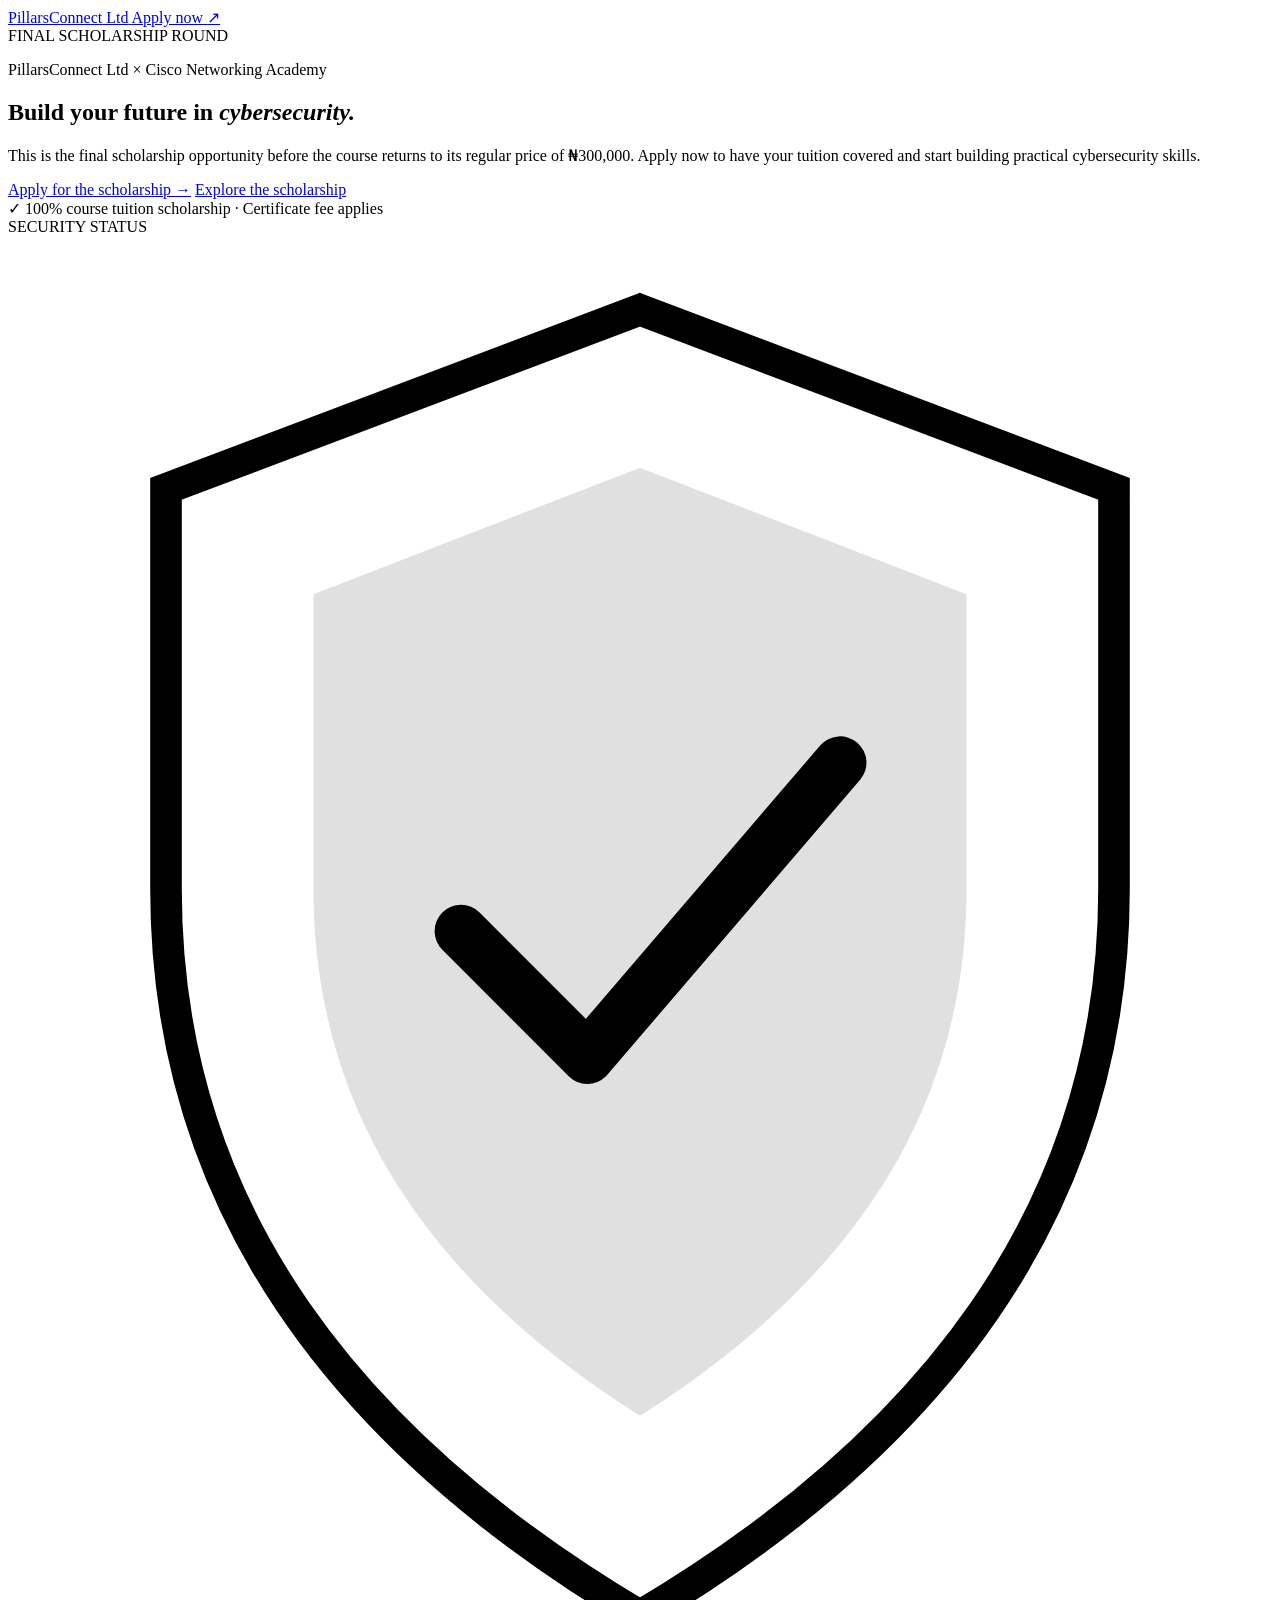
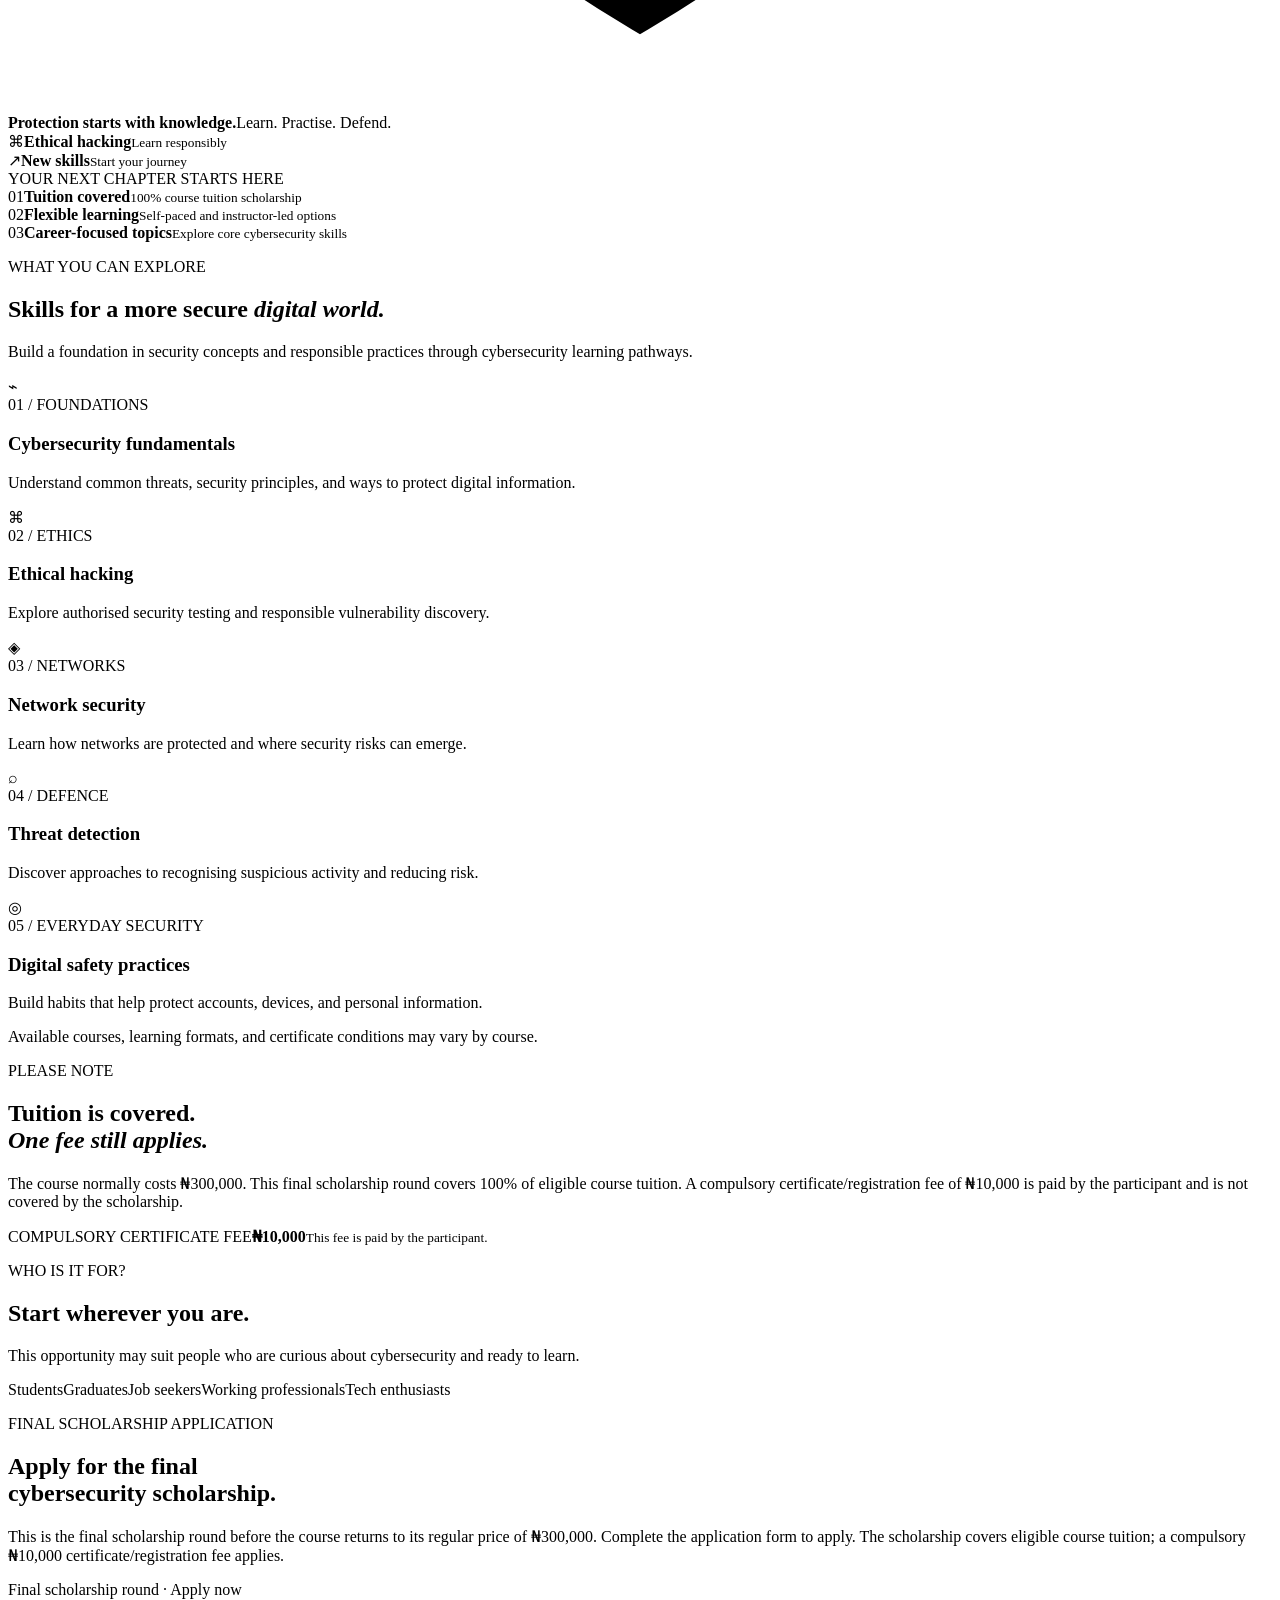
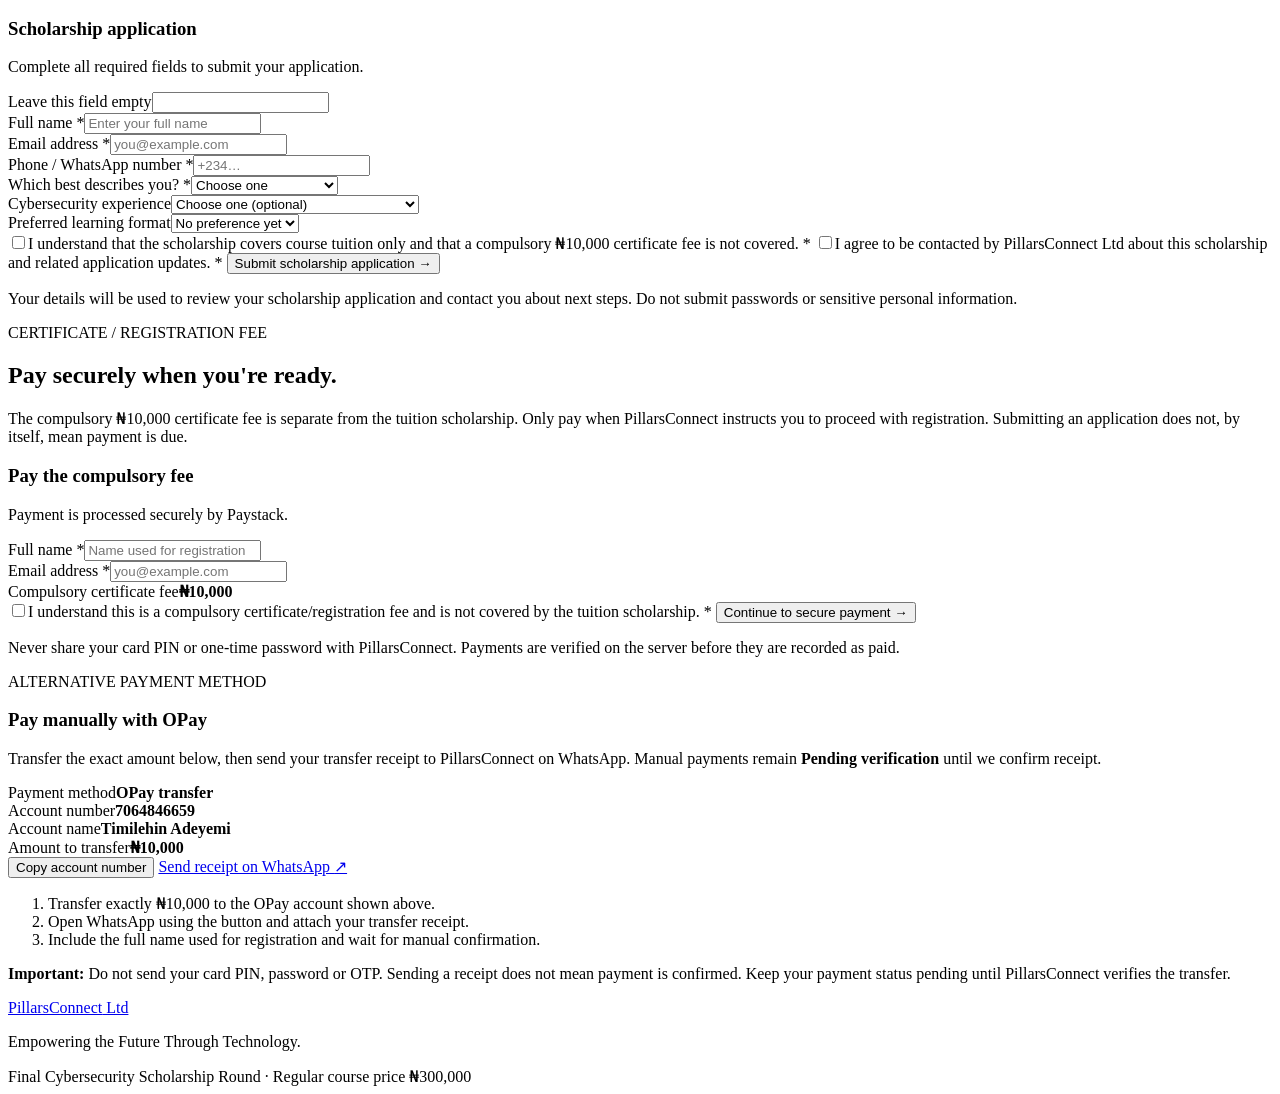
==== index.html @ c1c67307 "Add final cybersecurity scholarship landing page" ====
<!doctype html>
<html lang="en">
<head>
<meta charset="utf-8">
<meta name="viewport" content="width=device-width, initial-scale=1">
<meta name="theme-color" content="#071a35">
<meta name="description" content="Apply for the final PillarsConnect Ltd cybersecurity scholarship before the course returns to its regular price of ₦300,000. A compulsory certificate fee of ₦10,000 applies.">
<title>Cybersecurity Scholarship | PillarsConnect Ltd</title>
<link rel="preconnect" href="https://fonts.googleapis.com">
<link rel="preconnect" href="https://fonts.gstatic.com" crossorigin>
<link href="https://fonts.googleapis.com/css2?family=DM+Sans:wght@400;500;600;700&family=Space+Grotesk:wght@400;500;600;700&display=swap" rel="stylesheet">
<link rel="stylesheet" href="styles.css">
</head>
<body>
<header class="site-header">
  <a class="brand" href="#home" aria-label="PillarsConnect home">
    <span class="brand-name">PillarsConnect<span> Ltd</span></span>
  </a>
  <a class="header-link" href="#apply">Apply now <span aria-hidden="true">↗</span></a>
</header>
<main>
<section class="hero" id="home">
  <div class="hero-grid" aria-hidden="true"></div>
  <div class="hero-copy">
    <div class="eyebrow"><span class="live-dot"></span> FINAL SCHOLARSHIP ROUND</div>
    <p class="partner">PillarsConnect Ltd <span>×</span> Cisco Networking Academy</p>
    <h1>Build your future in <em>cybersecurity.</em></h1>
    <p class="hero-description">This is the final scholarship opportunity before the course returns to its regular price of ₦300,000. Apply now to have your tuition covered and start building practical cybersecurity skills.</p>
    <div class="hero-actions">
      <a class="button button-primary" href="#apply">Apply for the scholarship <span aria-hidden="true">→</span></a>
      <a class="text-link" href="#details">Explore the scholarship</a>
    </div>
    <div class="hero-note"><span class="shield-icon">✓</span> 100% course tuition scholarship <span class="note-divider">·</span> Certificate fee applies</div>
  </div>
  <div class="hero-art" aria-label="Cybersecurity illustration">
    <div class="orbit orbit-one"></div><div class="orbit orbit-two"></div>
    <div class="security-card">
      <div class="card-top"><span>SECURITY STATUS</span><span class="status-dot"></span></div>
      <div class="shield"><svg viewBox="0 0 120 140" role="img" aria-label="Shield illustration"><path d="M60 7 105 24v38c0 31-18 53-45 69C33 115 15 93 15 62V24L60 7Z" fill="none" stroke="currentColor" stroke-width="3"/><path d="M60 22 91 34v28c0 22-12 38-31 50C41 100 29 84 29 62V34L60 22Z" fill="currentColor" opacity=".12"/><path d="m43 66 12 12 24-28" fill="none" stroke="currentColor" stroke-width="5" stroke-linecap="round" stroke-linejoin="round"/></svg></div>
      <div class="security-label"><strong>Protection starts with knowledge.</strong><span>Learn. Practise. Defend.</span></div>
      <div class="signal-row"><span></span><span></span><span></span><span></span><span></span><span></span><span></span><span></span><span></span><span></span><span></span><span></span></div>
    </div>
    <div class="floating-chip chip-top"><span class="chip-icon">⌘</span><span><b>Ethical hacking</b><small>Learn responsibly</small></span></div>
    <div class="floating-chip chip-bottom"><span class="chip-icon chip-cyan">↗</span><span><b>New skills</b><small>Start your journey</small></span></div>
    <div class="art-caption">YOUR NEXT CHAPTER STARTS HERE</div>
  </div>
</section>

<section class="trust-strip" id="details">
  <div><span class="strip-number">01</span><span><b>Tuition covered</b><small>100% course tuition scholarship</small></span></div>
  <div><span class="strip-number">02</span><span><b>Flexible learning</b><small>Self-paced and instructor-led options</small></span></div>
  <div><span class="strip-number">03</span><span><b>Career-focused topics</b><small>Explore core cybersecurity skills</small></span></div>
</section>

<section class="section learning-section">
  <div class="section-heading">
    <p class="eyebrow dark-eyebrow">WHAT YOU CAN EXPLORE</p>
    <h2>Skills for a more secure <em>digital world.</em></h2>
    <p>Build a foundation in security concepts and responsible practices through cybersecurity learning pathways.</p>
  </div>
  <div class="topic-grid">
    <article class="topic-card"><div class="topic-icon">⌁</div><span class="topic-index">01 / FOUNDATIONS</span><h3>Cybersecurity fundamentals</h3><p>Understand common threats, security principles, and ways to protect digital information.</p></article>
    <article class="topic-card"><div class="topic-icon">⌘</div><span class="topic-index">02 / ETHICS</span><h3>Ethical hacking</h3><p>Explore authorised security testing and responsible vulnerability discovery.</p></article>
    <article class="topic-card"><div class="topic-icon">◈</div><span class="topic-index">03 / NETWORKS</span><h3>Network security</h3><p>Learn how networks are protected and where security risks can emerge.</p></article>
    <article class="topic-card"><div class="topic-icon">⌕</div><span class="topic-index">04 / DEFENCE</span><h3>Threat detection</h3><p>Discover approaches to recognising suspicious activity and reducing risk.</p></article>
    <article class="topic-card"><div class="topic-icon">◎</div><span class="topic-index">05 / EVERYDAY SECURITY</span><h3>Digital safety practices</h3><p>Build habits that help protect accounts, devices, and personal information.</p></article>
  </div>
  <p class="small-note">Available courses, learning formats, and certificate conditions may vary by course.</p>
</section>

<section class="fee-section">
  <div class="fee-copy"><p class="eyebrow">PLEASE NOTE</p><h2>Tuition is covered.<br><em>One fee still applies.</em></h2><p>The course normally costs ₦300,000. This final scholarship round covers 100% of eligible course tuition. A compulsory certificate/registration fee of ₦10,000 is paid by the participant and is not covered by the scholarship.</p></div>
  <div class="fee-amount"><span>COMPULSORY CERTIFICATE FEE</span><strong>₦10,000</strong><small>This fee is paid by the participant.</small></div>
</section>

<section class="section eligibility-section">
  <div class="section-heading">
    <p class="eyebrow dark-eyebrow">WHO IS IT FOR?</p><h2>Start wherever you are.</h2>
    <p>This opportunity may suit people who are curious about cybersecurity and ready to learn.</p>
  </div>
  <div class="audience-list"><span>Students</span><span>Graduates</span><span>Job seekers</span><span>Working professionals</span><span>Tech enthusiasts</span></div>
</section>

<section class="apply-section" id="apply">
  <div class="apply-intro"><p class="eyebrow">FINAL SCHOLARSHIP APPLICATION</p><h2>Apply for the final<br>cybersecurity scholarship.</h2><p>This is the final scholarship round before the course returns to its regular price of ₦300,000. Complete the application form to apply. The scholarship covers eligible course tuition; a compulsory ₦10,000 certificate/registration fee applies.</p><div class="coming-badge"><span class="live-dot"></span> Final scholarship round · Apply now</div></div>
  <form id="interest-form" class="interest-form">
    <div class="form-heading"><h3>Scholarship application</h3><p>Complete all required fields to submit your application.</p></div>
    <div class="hp-field" aria-hidden="true"><label for="companyWebsite">Leave this field empty</label><input id="companyWebsite" name="companyWebsite" tabindex="-1" autocomplete="off"></div>
    <div class="form-row"><label for="fullName">Full name *</label><input id="fullName" name="fullName" autocomplete="name" required maxlength="120" placeholder="Enter your full name"></div>
    <div class="form-row"><label for="email">Email address *</label><input id="email" name="email" type="email" autocomplete="email" required maxlength="180" placeholder="you@example.com"></div>
    <div class="form-row"><label for="phone">Phone / WhatsApp number *</label><input id="phone" name="phone" type="tel" autocomplete="tel" required maxlength="40" placeholder="+234…"></div>
    <div class="form-row"><label for="status">Which best describes you? *</label><select id="status" name="status" required><option value="">Choose one</option><option>Student</option><option>Graduate</option><option>Job seeker</option><option>Working professional</option><option>Tech enthusiast</option><option>Other</option></select></div>
    <div class="form-row"><label for="experience">Cybersecurity experience</label><select id="experience" name="experience"><option value="">Choose one (optional)</option><option>Beginner</option><option>Some basic knowledge</option><option>Already learning or working in the field</option></select></div>
    <div class="form-row"><label for="learning">Preferred learning format</label><select id="learning" name="learning"><option value="">No preference yet</option><option>Self-paced</option><option>Instructor-led</option><option>Either option</option></select></div>
    <label class="consent"><input type="checkbox" id="feeConsent" required><span>I understand that the scholarship covers course tuition only and that a compulsory ₦10,000 certificate fee is not covered. *</span></label>
    <label class="consent"><input type="checkbox" id="contactConsent" required><span>I agree to be contacted by PillarsConnect Ltd about this scholarship and related application updates. *</span></label>
    <div class="form-error" id="form-error" role="alert" hidden></div>
    <button class="button button-primary submit-button" id="submit-button" type="submit">Submit scholarship application <span aria-hidden="true">→</span></button>
    <p class="privacy-note">Your details will be used to review your scholarship application and contact you about next steps. Do not submit passwords or sensitive personal information.</p>
    <div class="success-panel" id="success-panel" role="status" hidden><span class="success-check">✓</span><div><b>Application submitted</b><p>Your application has been received. PillarsConnect will contact you about the next steps.</p></div></div>
  </form>
</section>

<section class="payment-section section" id="certificate-payment">
  <div class="section-heading">
    <p class="eyebrow dark-eyebrow">CERTIFICATE / REGISTRATION FEE</p>
    <h2>Pay securely when you're ready.</h2>
    <p>The compulsory ₦10,000 certificate fee is separate from the tuition scholarship. Only pay when PillarsConnect instructs you to proceed with registration. Submitting an application does not, by itself, mean payment is due.</p>
  </div>
  <form id="payment-form" class="interest-form payment-form">
    <div class="form-heading"><h3>Pay the compulsory fee</h3><p>Payment is processed securely by Paystack.</p></div>
    <div class="form-row"><label for="payerName">Full name *</label><input id="payerName" name="payerName" required maxlength="120" autocomplete="name" placeholder="Name used for registration"></div>
    <div class="form-row"><label for="payerEmail">Email address *</label><input id="payerEmail" name="payerEmail" type="email" required maxlength="180" autocomplete="email" placeholder="you@example.com"></div>
    <div class="payment-total"><span>Compulsory certificate fee</span><strong>₦10,000</strong></div>
    <label class="consent"><input type="checkbox" id="paymentConsent" required><span>I understand this is a compulsory certificate/registration fee and is not covered by the tuition scholarship. *</span></label>
    <div class="form-error" id="payment-error" role="alert" hidden></div>
    <button class="button button-primary submit-button" id="payment-button" type="submit">Continue to secure payment <span aria-hidden="true">→</span></button>
    <p class="privacy-note">Never share your card PIN or one-time password with PillarsConnect. Payments are verified on the server before they are recorded as paid.</p>
  </form>
  <div class="manual-payment-card" id="opay-manual-payment">
    <div class="manual-payment-heading"><p class="eyebrow dark-eyebrow">ALTERNATIVE PAYMENT METHOD</p><h3>Pay manually with OPay</h3><p>Transfer the exact amount below, then send your transfer receipt to PillarsConnect on WhatsApp. Manual payments remain <strong>Pending verification</strong> until we confirm receipt.</p></div>
    <div class="opay-details">
      <div><span>Payment method</span><strong>OPay transfer</strong></div>
      <div><span>Account number</span><strong class="account-number">7064846659</strong></div>
      <div><span>Account name</span><strong>Timilehin Adeyemi</strong></div>
      <div class="opay-amount"><span>Amount to transfer</span><strong>₦10,000</strong></div>
    </div>
    <div class="manual-payment-actions">
      <button class="button button-secondary" id="copy-opay-account" type="button">Copy account number</button>
      <a class="button button-primary" id="send-opay-receipt" href="https://wa.me/2347064846659?text=Hello%20PillarsConnect%2C%20I%20have%20made%20the%20%E2%82%A610%2C000%20OPay%20transfer%20for%20the%20cybersecurity%20scholarship%20certificate%2Fregistration%20fee.%20Please%20find%20my%20receipt%20attached.%20My%20full%20name%20is%3A%20" target="_blank" rel="noopener noreferrer">Send receipt on WhatsApp <span aria-hidden="true">↗</span></a>
    </div>
    <ol class="manual-payment-steps"><li>Transfer exactly ₦10,000 to the OPay account shown above.</li><li>Open WhatsApp using the button and attach your transfer receipt.</li><li>Include the full name used for registration and wait for manual confirmation.</li></ol>
    <p class="manual-payment-warning"><strong>Important:</strong> Do not send your card PIN, password or OTP. Sending a receipt does not mean payment is confirmed. Keep your payment status pending until PillarsConnect verifies the transfer.</p>
    <p class="privacy-note" id="copy-opay-status" role="status" aria-live="polite"></p>
  </div>
</section>
</main>
<footer class="site-footer"><a class="brand footer-brand" href="#home"><span class="brand-name">PillarsConnect<span> Ltd</span></span></a><p>Empowering the Future Through Technology.</p><span class="footer-right">Final Cybersecurity Scholarship Round · Regular course price ₦300,000</span></footer>
<script src="script.js"></script>
<script src="payment.js"></script>
</body>
</html>
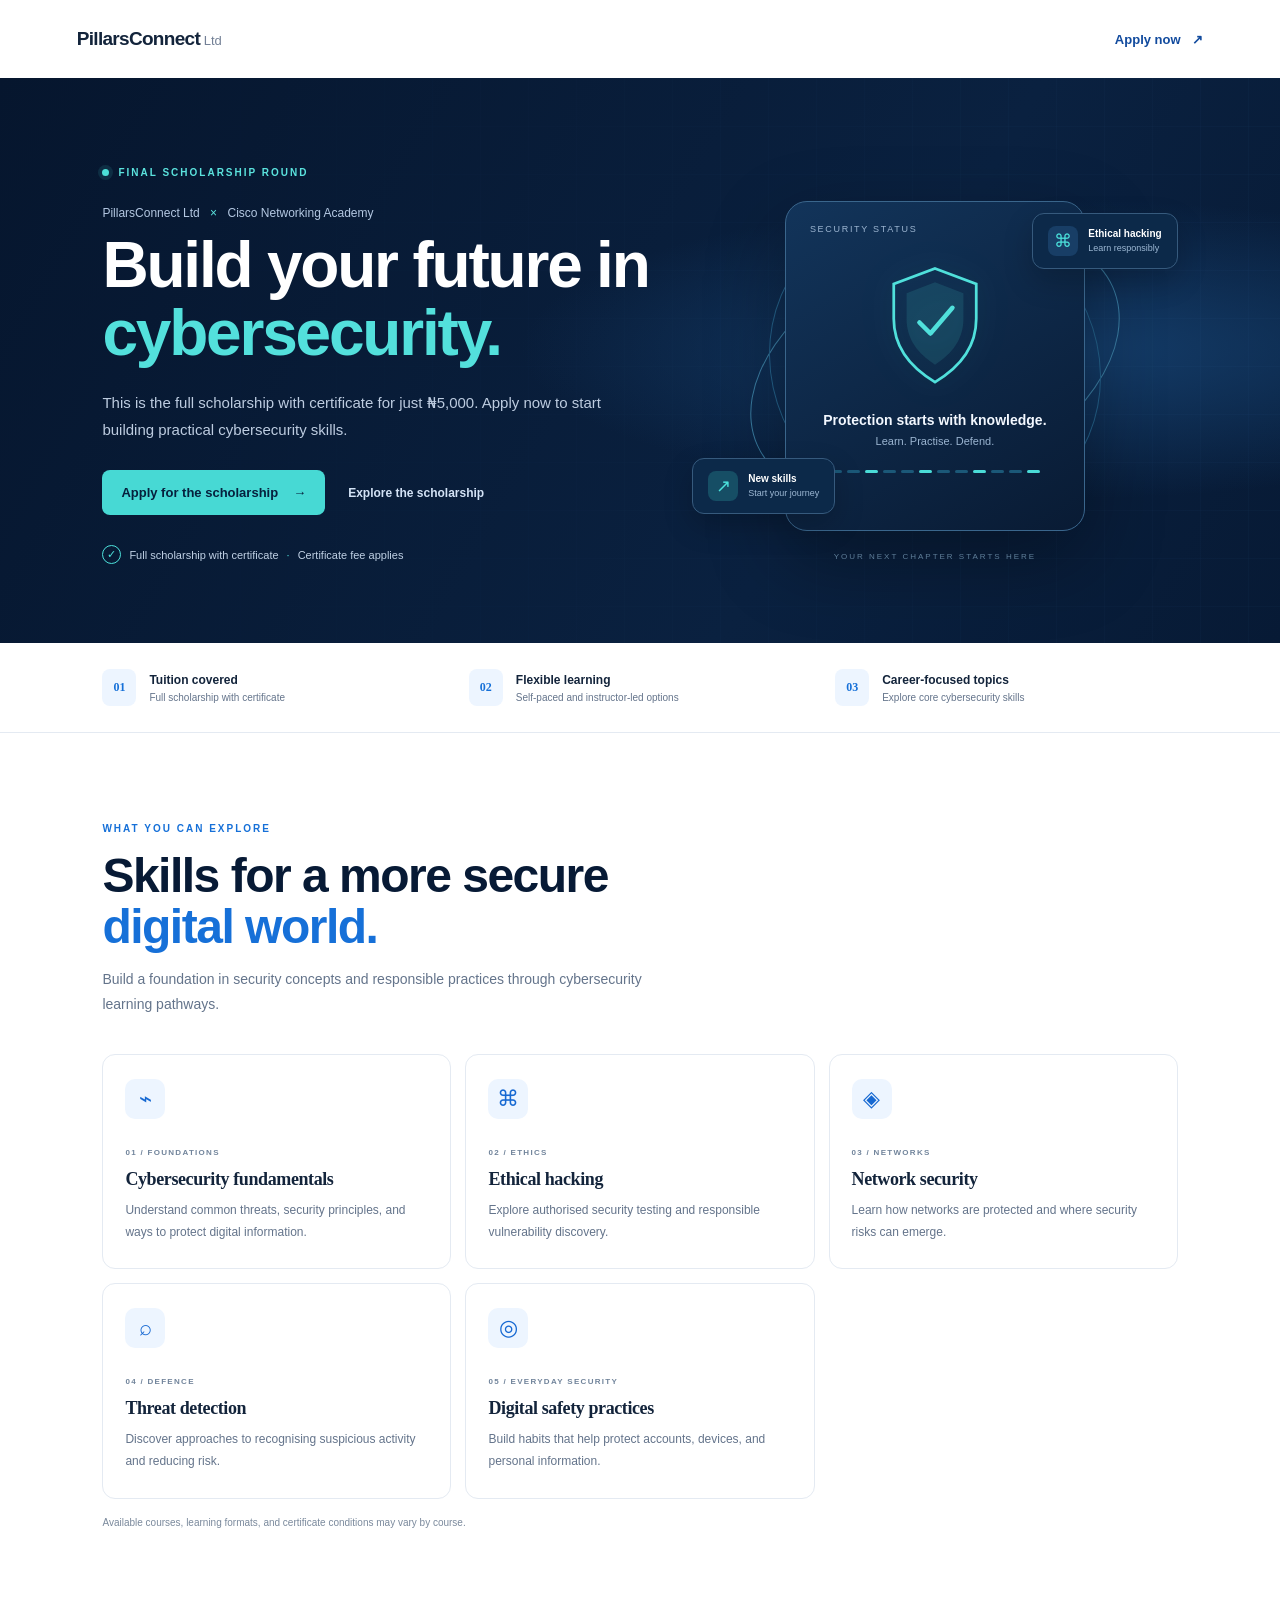
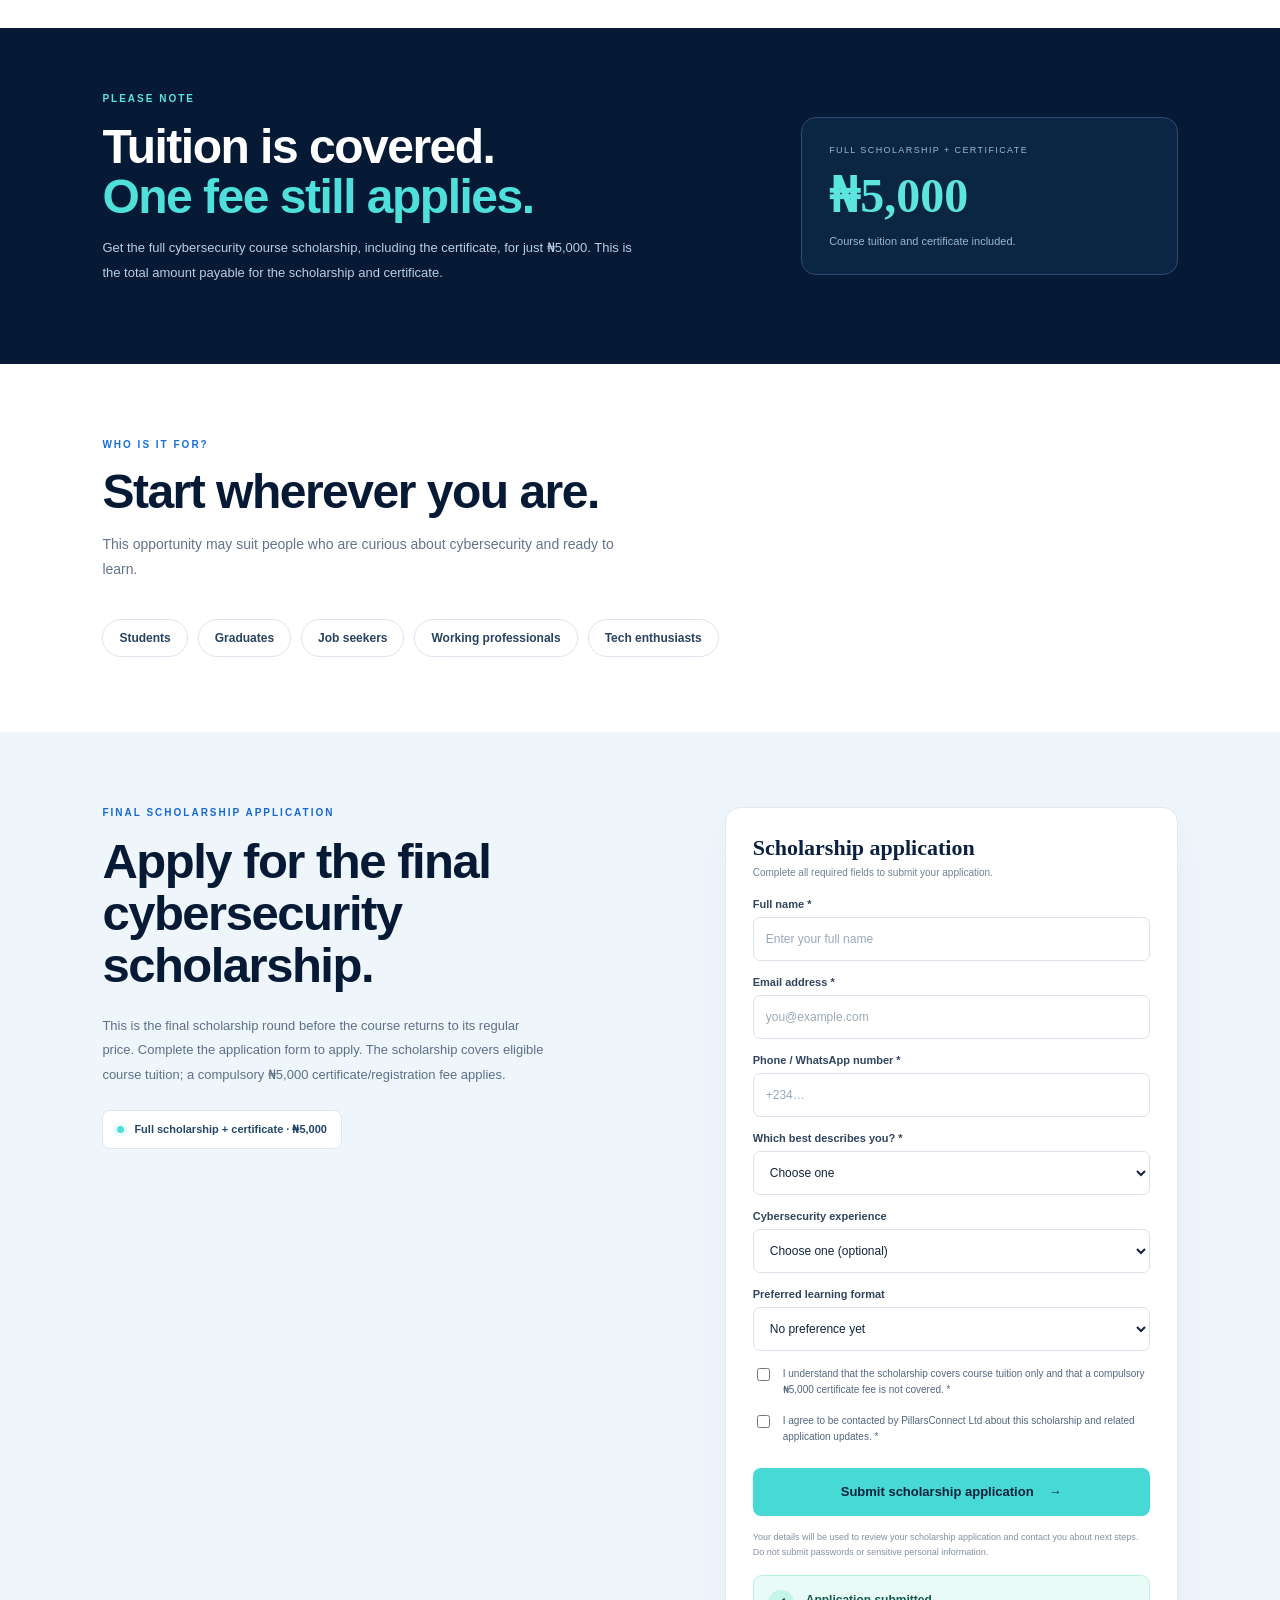
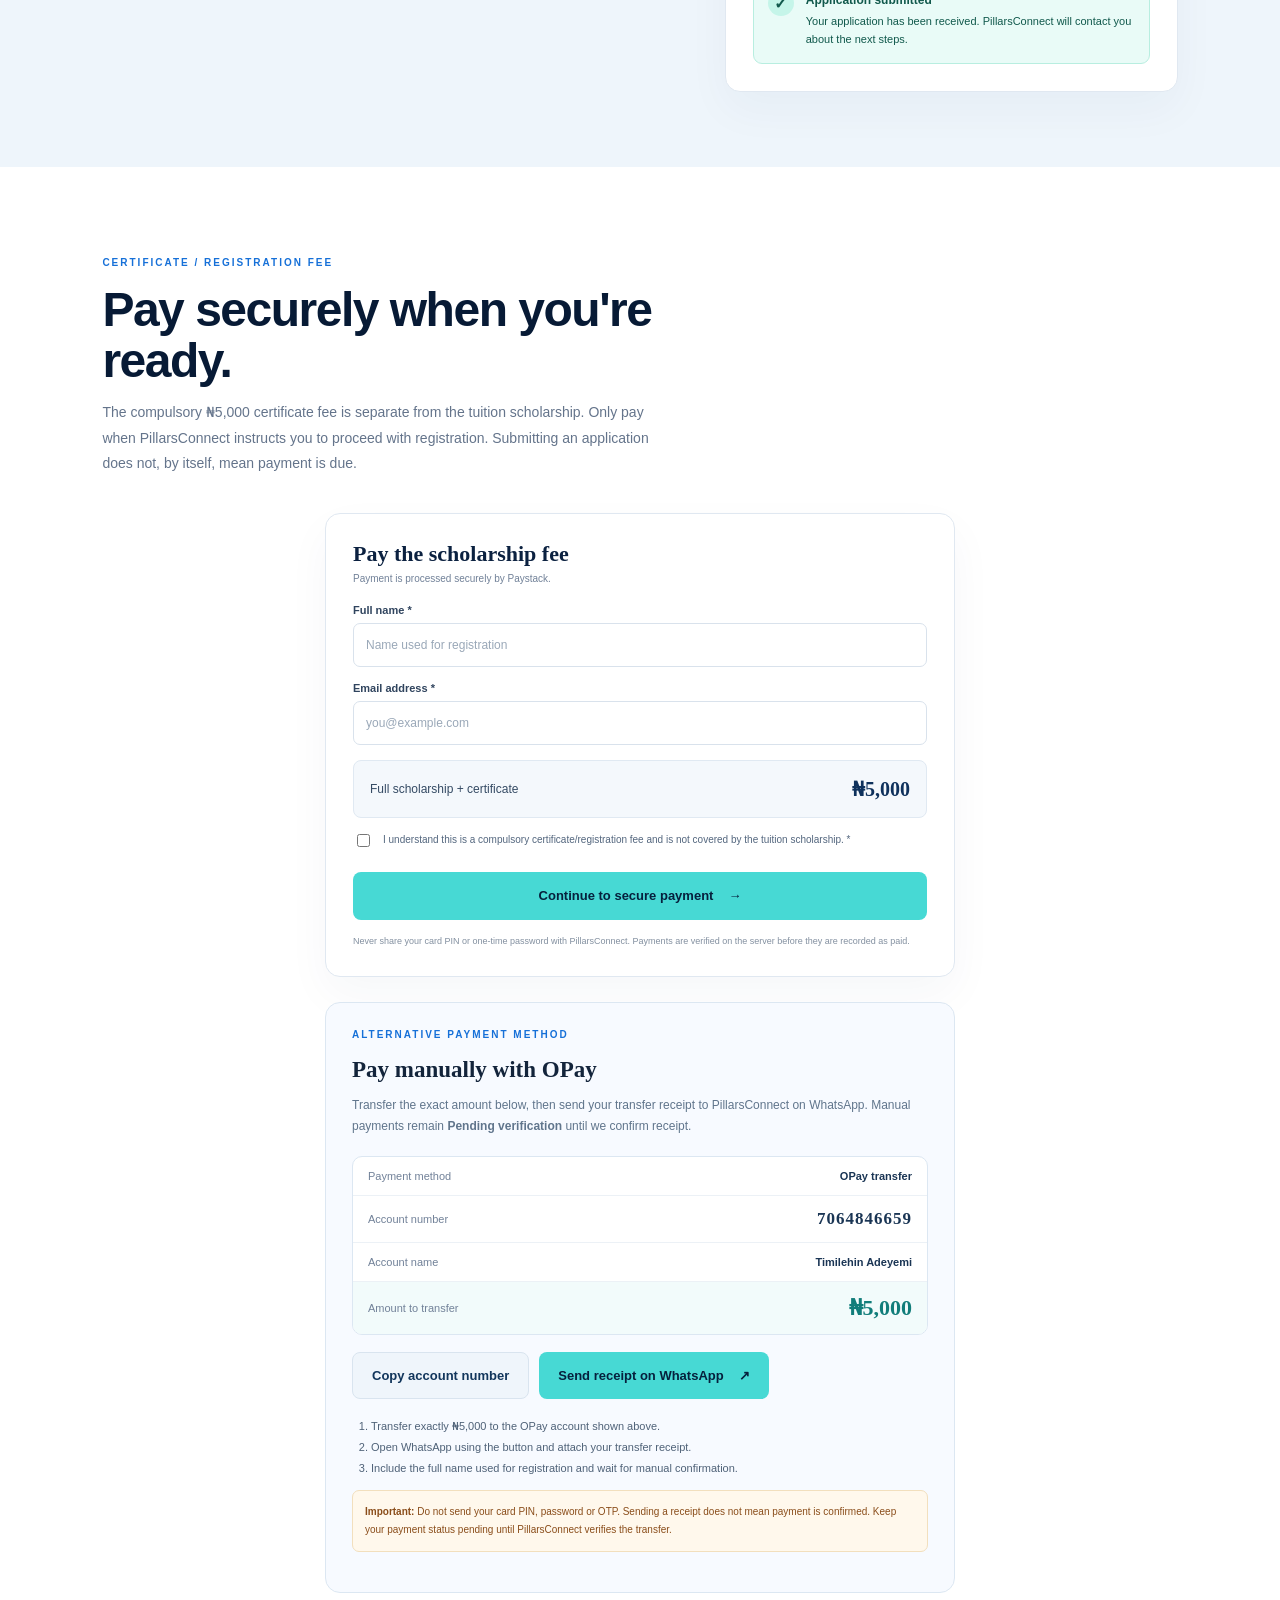
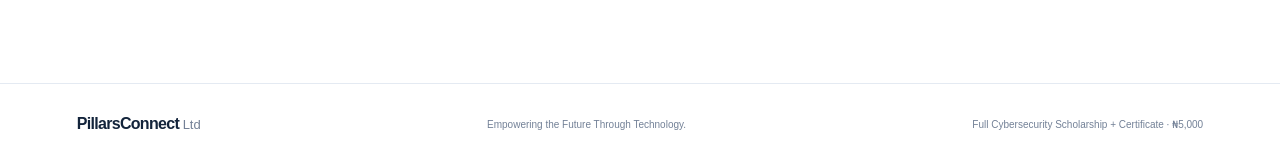
==== commit 29adf23e: "Update scholarship offer to full scholarship with certificate for ₦5,000" ====
--- a/index.html
+++ b/index.html
@@ -4,7 +4,7 @@
 <meta charset="utf-8">
 <meta name="viewport" content="width=device-width, initial-scale=1">
 <meta name="theme-color" content="#071a35">
-<meta name="description" content="Apply for the final PillarsConnect Ltd cybersecurity scholarship before the course returns to its regular price of ₦300,000. A compulsory certificate fee of ₦10,000 applies.">
+<meta name="description" content="Apply for the final PillarsConnect Ltd cybersecurity scholarship before the course returns to its regular price. A compulsory certificate fee of ₦5,000 applies.">
 <title>Cybersecurity Scholarship | PillarsConnect Ltd</title>
 <link rel="preconnect" href="https://fonts.googleapis.com">
 <link rel="preconnect" href="https://fonts.gstatic.com" crossorigin>
@@ -25,12 +25,12 @@
     <div class="eyebrow"><span class="live-dot"></span> FINAL SCHOLARSHIP ROUND</div>
     <p class="partner">PillarsConnect Ltd <span>×</span> Cisco Networking Academy</p>
     <h1>Build your future in <em>cybersecurity.</em></h1>
-    <p class="hero-description">This is the final scholarship opportunity before the course returns to its regular price of ₦300,000. Apply now to have your tuition covered and start building practical cybersecurity skills.</p>
+    <p class="hero-description">This is the full scholarship with certificate for just ₦5,000. Apply now to start building practical cybersecurity skills.</p>
     <div class="hero-actions">
       <a class="button button-primary" href="#apply">Apply for the scholarship <span aria-hidden="true">→</span></a>
       <a class="text-link" href="#details">Explore the scholarship</a>
     </div>
-    <div class="hero-note"><span class="shield-icon">✓</span> 100% course tuition scholarship <span class="note-divider">·</span> Certificate fee applies</div>
+    <div class="hero-note"><span class="shield-icon">✓</span> Full scholarship with certificate <span class="note-divider">·</span> Certificate fee applies</div>
   </div>
   <div class="hero-art" aria-label="Cybersecurity illustration">
     <div class="orbit orbit-one"></div><div class="orbit orbit-two"></div>
@@ -47,7 +47,7 @@
 </section>
 
 <section class="trust-strip" id="details">
-  <div><span class="strip-number">01</span><span><b>Tuition covered</b><small>100% course tuition scholarship</small></span></div>
+  <div><span class="strip-number">01</span><span><b>Tuition covered</b><small>Full scholarship with certificate</small></span></div>
   <div><span class="strip-number">02</span><span><b>Flexible learning</b><small>Self-paced and instructor-led options</small></span></div>
   <div><span class="strip-number">03</span><span><b>Career-focused topics</b><small>Explore core cybersecurity skills</small></span></div>
 </section>
@@ -69,8 +69,8 @@
 </section>
 
 <section class="fee-section">
-  <div class="fee-copy"><p class="eyebrow">PLEASE NOTE</p><h2>Tuition is covered.<br><em>One fee still applies.</em></h2><p>The course normally costs ₦300,000. This final scholarship round covers 100% of eligible course tuition. A compulsory certificate/registration fee of ₦10,000 is paid by the participant and is not covered by the scholarship.</p></div>
-  <div class="fee-amount"><span>COMPULSORY CERTIFICATE FEE</span><strong>₦10,000</strong><small>This fee is paid by the participant.</small></div>
+  <div class="fee-copy"><p class="eyebrow">PLEASE NOTE</p><h2>Tuition is covered.<br><em>One fee still applies.</em></h2><p>Get the full cybersecurity course scholarship, including the certificate, for just ₦5,000. This is the total amount payable for the scholarship and certificate.</p></div>
+  <div class="fee-amount"><span>FULL SCHOLARSHIP + CERTIFICATE</span><strong>₦5,000</strong><small>Course tuition and certificate included.</small></div>
 </section>
 
 <section class="section eligibility-section">
@@ -82,7 +82,7 @@
 </section>
 
 <section class="apply-section" id="apply">
-  <div class="apply-intro"><p class="eyebrow">FINAL SCHOLARSHIP APPLICATION</p><h2>Apply for the final<br>cybersecurity scholarship.</h2><p>This is the final scholarship round before the course returns to its regular price of ₦300,000. Complete the application form to apply. The scholarship covers eligible course tuition; a compulsory ₦10,000 certificate/registration fee applies.</p><div class="coming-badge"><span class="live-dot"></span> Final scholarship round · Apply now</div></div>
+  <div class="apply-intro"><p class="eyebrow">FINAL SCHOLARSHIP APPLICATION</p><h2>Apply for the final<br>cybersecurity scholarship.</h2><p>This is the final scholarship round before the course returns to its regular price. Complete the application form to apply. The scholarship covers eligible course tuition; a compulsory ₦5,000 certificate/registration fee applies.</p><div class="coming-badge"><span class="live-dot"></span> Full scholarship + certificate · ₦5,000</div></div>
   <form id="interest-form" class="interest-form">
     <div class="form-heading"><h3>Scholarship application</h3><p>Complete all required fields to submit your application.</p></div>
     <div class="hp-field" aria-hidden="true"><label for="companyWebsite">Leave this field empty</label><input id="companyWebsite" name="companyWebsite" tabindex="-1" autocomplete="off"></div>
@@ -92,7 +92,7 @@
     <div class="form-row"><label for="status">Which best describes you? *</label><select id="status" name="status" required><option value="">Choose one</option><option>Student</option><option>Graduate</option><option>Job seeker</option><option>Working professional</option><option>Tech enthusiast</option><option>Other</option></select></div>
     <div class="form-row"><label for="experience">Cybersecurity experience</label><select id="experience" name="experience"><option value="">Choose one (optional)</option><option>Beginner</option><option>Some basic knowledge</option><option>Already learning or working in the field</option></select></div>
     <div class="form-row"><label for="learning">Preferred learning format</label><select id="learning" name="learning"><option value="">No preference yet</option><option>Self-paced</option><option>Instructor-led</option><option>Either option</option></select></div>
-    <label class="consent"><input type="checkbox" id="feeConsent" required><span>I understand that the scholarship covers course tuition only and that a compulsory ₦10,000 certificate fee is not covered. *</span></label>
+    <label class="consent"><input type="checkbox" id="feeConsent" required><span>I understand that the scholarship covers course tuition only and that a compulsory ₦5,000 certificate fee is not covered. *</span></label>
     <label class="consent"><input type="checkbox" id="contactConsent" required><span>I agree to be contacted by PillarsConnect Ltd about this scholarship and related application updates. *</span></label>
     <div class="form-error" id="form-error" role="alert" hidden></div>
     <button class="button button-primary submit-button" id="submit-button" type="submit">Submit scholarship application <span aria-hidden="true">→</span></button>
@@ -105,13 +105,13 @@
   <div class="section-heading">
     <p class="eyebrow dark-eyebrow">CERTIFICATE / REGISTRATION FEE</p>
     <h2>Pay securely when you're ready.</h2>
-    <p>The compulsory ₦10,000 certificate fee is separate from the tuition scholarship. Only pay when PillarsConnect instructs you to proceed with registration. Submitting an application does not, by itself, mean payment is due.</p>
+    <p>The compulsory ₦5,000 certificate fee is separate from the tuition scholarship. Only pay when PillarsConnect instructs you to proceed with registration. Submitting an application does not, by itself, mean payment is due.</p>
   </div>
   <form id="payment-form" class="interest-form payment-form">
-    <div class="form-heading"><h3>Pay the compulsory fee</h3><p>Payment is processed securely by Paystack.</p></div>
+    <div class="form-heading"><h3>Pay the scholarship fee</h3><p>Payment is processed securely by Paystack.</p></div>
     <div class="form-row"><label for="payerName">Full name *</label><input id="payerName" name="payerName" required maxlength="120" autocomplete="name" placeholder="Name used for registration"></div>
     <div class="form-row"><label for="payerEmail">Email address *</label><input id="payerEmail" name="payerEmail" type="email" required maxlength="180" autocomplete="email" placeholder="you@example.com"></div>
-    <div class="payment-total"><span>Compulsory certificate fee</span><strong>₦10,000</strong></div>
+    <div class="payment-total"><span>Full scholarship + certificate</span><strong>₦5,000</strong></div>
     <label class="consent"><input type="checkbox" id="paymentConsent" required><span>I understand this is a compulsory certificate/registration fee and is not covered by the tuition scholarship. *</span></label>
     <div class="form-error" id="payment-error" role="alert" hidden></div>
     <button class="button button-primary submit-button" id="payment-button" type="submit">Continue to secure payment <span aria-hidden="true">→</span></button>
@@ -123,19 +123,19 @@
       <div><span>Payment method</span><strong>OPay transfer</strong></div>
       <div><span>Account number</span><strong class="account-number">7064846659</strong></div>
       <div><span>Account name</span><strong>Timilehin Adeyemi</strong></div>
-      <div class="opay-amount"><span>Amount to transfer</span><strong>₦10,000</strong></div>
+      <div class="opay-amount"><span>Amount to transfer</span><strong>₦5,000</strong></div>
     </div>
     <div class="manual-payment-actions">
       <button class="button button-secondary" id="copy-opay-account" type="button">Copy account number</button>
       <a class="button button-primary" id="send-opay-receipt" href="https://wa.me/2347064846659?text=Hello%20PillarsConnect%2C%20I%20have%20made%20the%20%E2%82%A610%2C000%20OPay%20transfer%20for%20the%20cybersecurity%20scholarship%20certificate%2Fregistration%20fee.%20Please%20find%20my%20receipt%20attached.%20My%20full%20name%20is%3A%20" target="_blank" rel="noopener noreferrer">Send receipt on WhatsApp <span aria-hidden="true">↗</span></a>
     </div>
-    <ol class="manual-payment-steps"><li>Transfer exactly ₦10,000 to the OPay account shown above.</li><li>Open WhatsApp using the button and attach your transfer receipt.</li><li>Include the full name used for registration and wait for manual confirmation.</li></ol>
+    <ol class="manual-payment-steps"><li>Transfer exactly ₦5,000 to the OPay account shown above.</li><li>Open WhatsApp using the button and attach your transfer receipt.</li><li>Include the full name used for registration and wait for manual confirmation.</li></ol>
     <p class="manual-payment-warning"><strong>Important:</strong> Do not send your card PIN, password or OTP. Sending a receipt does not mean payment is confirmed. Keep your payment status pending until PillarsConnect verifies the transfer.</p>
     <p class="privacy-note" id="copy-opay-status" role="status" aria-live="polite"></p>
   </div>
 </section>
 </main>
-<footer class="site-footer"><a class="brand footer-brand" href="#home"><span class="brand-name">PillarsConnect<span> Ltd</span></span></a><p>Empowering the Future Through Technology.</p><span class="footer-right">Final Cybersecurity Scholarship Round · Regular course price ₦300,000</span></footer>
+<footer class="site-footer"><a class="brand footer-brand" href="#home"><span class="brand-name">PillarsConnect<span> Ltd</span></span></a><p>Empowering the Future Through Technology.</p><span class="footer-right">Full Cybersecurity Scholarship + Certificate · ₦5,000</span></footer>
 <script src="script.js"></script>
 <script src="payment.js"></script>
 </body>
--- a/styles.css
+++ b/styles.css
@@ -0,0 +1,11 @@
+:root{--navy:#071a35;--navy2:#0b2548;--blue:#1769e0;--cyan:#48e0dc;--ink:#13243b;--muted:#64748b;--paper:#f7f9fc;--line:#e4eaf2;--white:#fff}
+*{box-sizing:border-box}html{scroll-behavior:smooth;scroll-padding-top:24px}body{margin:0;font-family:"DM Sans",Arial,sans-serif;color:var(--ink);background:#fff}a{color:inherit;text-decoration:none}button,input,select{font:inherit}.site-header{height:78px;display:flex;align-items:center;justify-content:space-between;padding:0 clamp(22px,6vw,88px);background:#fff}.brand{display:inline-flex;align-items:center;gap:11px}.brand-name{font-family:"Space Grotesk",sans-serif;font-size:19px;font-weight:700;letter-spacing:-.7px}.brand-name span{font-weight:500;color:#738096;font-size:13px;letter-spacing:0}.header-link{font-size:13px;font-weight:700;color:#124b9e}.header-link span{margin-left:8px}
+.hero{position:relative;overflow:hidden;min-height:565px;padding:75px clamp(22px,8vw,120px) 65px;background:radial-gradient(ellipse at 83% 48%,#143d6a 0,transparent 36%),linear-gradient(120deg,#06162e,#0a2140 65%,#071a35);display:grid;grid-template-columns:1.08fr .92fr;align-items:center;gap:20px;color:white}.hero-grid{position:absolute;inset:0;opacity:.15;background-image:linear-gradient(rgba(100,180,255,.18) 1px,transparent 1px),linear-gradient(90deg,rgba(100,180,255,.18) 1px,transparent 1px);background-size:48px 48px;mask-image:linear-gradient(90deg,transparent,black)}.hero-copy,.hero-art{position:relative;z-index:1}.eyebrow{font-size:10px;letter-spacing:2px;font-weight:700;color:#5be3de;display:flex;align-items:center;gap:9px}.live-dot{width:7px;height:7px;border-radius:50%;background:#4ce0d8;display:inline-block;box-shadow:0 0 0 4px #4ce0d81c}.partner{font-size:12px;color:#b4c8e2;margin:28px 0 12px}.partner span{color:#5be3de;margin:0 7px}.hero h1,.section-heading h2,.fee-copy h2,.apply-intro h2{font-family:"Space Grotesk",sans-serif;letter-spacing:-2.2px;line-height:1.06;font-size:clamp(40px,5vw,66px);margin:0;max-width:640px}.hero h1 em,.section-heading h2 em,.fee-copy h2 em{font-style:normal;color:#53e0dc}.hero-description{font-size:15px;line-height:1.8;color:#bdcce0;max-width:500px;margin:22px 0 27px}.hero-actions{display:flex;align-items:center;gap:23px;flex-wrap:wrap}.button{display:inline-flex;align-items:center;justify-content:center;gap:15px;border:0;border-radius:8px;padding:15px 19px;font:700 13px "DM Sans",sans-serif;cursor:pointer;transition:transform .2s,background .2s}.button:hover{transform:translateY(-2px)}.button-primary{background:#47d9d4;color:#06213d}.button-primary:hover{background:#73efea}.button-secondary{background:#eff5fb;color:#12365c;border:1px solid #d9e4ef}.text-link{font-size:12px;font-weight:600;color:#d4e3f6}.hero-note{margin-top:30px;font-size:11px;color:#c0d1e5;display:flex;align-items:center;gap:8px;flex-wrap:wrap}.shield-icon{display:inline-grid;place-items:center;width:19px;height:19px;border:1px solid #4de1db;border-radius:50%;color:#4de1db}.note-divider{color:#51deda}
+.hero-art{min-height:390px;display:grid;place-items:center}.security-card{position:relative;width:min(300px,78%);min-height:330px;border:1px solid #3a668c;border-radius:22px;background:linear-gradient(150deg,#12345a,#091b34);box-shadow:0 28px 80px #0005;padding:22px 24px;z-index:2}.card-top{display:flex;justify-content:space-between;align-items:center;font-size:9px;letter-spacing:1.7px;color:#9cb5d1}.status-dot{width:7px;height:7px;border-radius:50%;background:#48e0dc;box-shadow:0 0 15px #48e0dc}.shield{color:#50e0db;width:110px;margin:28px auto 18px;filter:drop-shadow(0 0 16px #48e0dc35)}.shield svg{width:100%}.security-label{text-align:center;display:grid;gap:7px}.security-label strong{font-family:"Space Grotesk",sans-serif;font-size:14px;color:#f3f8ff}.security-label span{font-size:11px;color:#9bb5d1}.signal-row{display:flex;gap:5px;margin-top:23px;justify-content:center}.signal-row span{height:3px;width:13px;background:#1b5878;border-radius:4px}.signal-row span:nth-child(3n){background:#4adbd7}.orbit{position:absolute;border:1px solid #3a7ca1;border-radius:50%;transform:rotate(-24deg)}.orbit-one{width:390px;height:240px}.orbit-two{width:340px;height:315px;transform:rotate(35deg);border-color:#24618a}.floating-chip{position:absolute;z-index:3;display:flex;align-items:center;gap:10px;padding:12px 15px;border:1px solid #365a7d;border-radius:12px;background:#0c2949;box-shadow:0 12px 30px #0003}.floating-chip b,.floating-chip small{display:block}.floating-chip b{font-size:10px;color:#fff}.floating-chip small{font-size:9px;color:#9db8d4;margin-top:4px}.chip-icon{display:grid;place-items:center;width:30px;height:30px;border-radius:8px;background:#183e66;color:#4be0db;font-size:18px}.chip-cyan{background:#164e65}.chip-top{top:42px;right:0}.chip-bottom{bottom:47px;left:0}.art-caption{position:absolute;bottom:0;font-size:8px;letter-spacing:2px;color:#7398b8}
+.trust-strip{display:grid;grid-template-columns:repeat(3,1fr);gap:24px;padding:26px clamp(22px,8vw,120px);border-bottom:1px solid var(--line);background:#fff}.trust-strip>div{display:flex;align-items:center;gap:13px}.strip-number{font:600 12px "Space Grotesk";color:#1670d8;background:#edf5ff;border-radius:8px;padding:11px}.trust-strip b,.trust-strip small{display:block}.trust-strip b{font-size:12px}.trust-strip small{font-size:10px;color:var(--muted);margin-top:5px}.section{padding:90px clamp(22px,8vw,120px)}.section-heading{max-width:650px;margin-bottom:37px}.dark-eyebrow{color:#1670d8;margin:0 0 17px}.section-heading h2,.fee-copy h2,.apply-intro h2{font-size:clamp(34px,4vw,48px);color:var(--navy);letter-spacing:-1.5px}.section-heading h2 em{color:#1670d8}.section-heading>p:last-child{font-size:14px;line-height:1.8;color:var(--muted);max-width:550px}.topic-grid{display:grid;grid-template-columns:repeat(3,1fr);gap:14px}.topic-card{padding:24px 22px 25px;border:1px solid var(--line);border-radius:13px;background:#fff;transition:transform .2s,border-color .2s}.topic-card:hover{transform:translateY(-3px);border-color:#a9c9f4}.topic-icon{display:grid;place-items:center;width:40px;height:40px;border-radius:10px;background:#edf5ff;color:#1769d2;font-size:22px;margin-bottom:22px}.topic-index{font-size:8px;letter-spacing:1.3px;color:#71849b;font-weight:700}.topic-card h3{font:600 18px "Space Grotesk";letter-spacing:-.4px;margin:10px 0}.topic-card p{font-size:12px;line-height:1.8;color:var(--muted);margin:0}.small-note{font-size:10px;color:#7a899c;margin-top:18px}
+.fee-section{display:grid;grid-template-columns:1.4fr .8fr;align-items:center;gap:40px;padding:65px clamp(22px,8vw,120px);background:#071a35;color:#fff}.fee-copy .eyebrow{margin:0 0 18px}.fee-copy h2{color:#fff}.fee-copy h2 em{color:#50e0db}.fee-copy>p:last-child{max-width:540px;font-size:13px;line-height:1.9;color:#bdcce0}.fee-amount{border:1px solid #2c4e70;border-radius:15px;background:#0b2545;padding:27px}.fee-amount span,.fee-amount small{display:block;font-size:9px;letter-spacing:1.4px;color:#9fb5ce}.fee-amount strong{display:block;font:700 clamp(34px,4vw,48px) "Space Grotesk";color:#5ce5df;margin:12px 0}.fee-amount small{font-size:11px;letter-spacing:0}.eligibility-section{padding-top:75px;padding-bottom:75px}.audience-list{display:flex;flex-wrap:wrap;gap:10px}.audience-list span{border:1px solid #dce5ef;border-radius:30px;padding:11px 16px;font-size:12px;font-weight:600;color:#29435f;background:#fff}
+.apply-section{padding:75px clamp(22px,8vw,120px);display:grid;grid-template-columns:1fr .85fr;gap:clamp(30px,7vw,90px);background:#eef5fb}.apply-intro .eyebrow{color:#1769d2;margin:0 0 18px}.apply-intro h2{font-size:clamp(34px,4vw,49px)}.apply-intro>p:not(.eyebrow){font-size:13px;line-height:1.9;color:#5d7087;max-width:450px;margin:22px 0}.coming-badge{display:inline-flex;align-items:center;gap:10px;padding:12px 14px;background:#fff;border:1px solid #dbe7f3;border-radius:8px;color:#244768;font-size:11px;font-weight:700}.interest-form{padding:27px;background:#fff;border:1px solid #e0e8f1;border-radius:15px;box-shadow:0 18px 45px #15375b0a}.form-heading{margin-bottom:20px}.form-heading h3{font:600 22px "Space Grotesk";margin:0 0 6px;color:#0b2140}.form-heading p{font-size:10px;color:#718198;margin:0}.form-row{display:grid;gap:7px;margin-bottom:15px}.form-row label{font-size:11px;font-weight:700;color:#30445e}.form-row input,.form-row select{width:100%;min-height:44px;padding:11px 12px;border:1px solid #d9e2ec;border-radius:7px;background:#fff;color:#13243b;font:12px "DM Sans",sans-serif;outline:none}.form-row input:focus,.form-row select:focus{border-color:#2678dc;box-shadow:0 0 0 3px #2678dc1a}.form-row input::placeholder{color:#9aa8b8}.consent{display:flex;align-items:flex-start;gap:10px;font-size:10px;line-height:1.65;color:#53667e;margin:14px 0}.consent input{accent-color:#1769d2;margin-top:2px;flex-shrink:0}.submit-button{width:100%;margin-top:8px;min-height:48px}.privacy-note{font-size:9px;line-height:1.7;color:#8390a0;margin:14px 0 0}.form-error{background:#fff0f0;color:#a32424;border:1px solid #f1cccc;padding:11px;border-radius:7px;font-size:11px;margin:10px 0}.success-panel{display:flex;gap:12px;background:#e9fbf7;border:1px solid #b8eee0;border-radius:9px;padding:14px;margin-top:15px;color:#11594c}.success-check{display:grid;place-items:center;width:26px;height:26px;flex-shrink:0;border-radius:50%;background:#c5f5e9;font-weight:700}.success-panel b{font-size:12px}.success-panel p{font-size:11px;line-height:1.6;margin:5px 0 0}
+.payment-section{background:#fff}.payment-form{max-width:630px;margin:0 auto 24px}.payment-total{display:flex;align-items:center;justify-content:space-between;background:#f4f8fc;border:1px solid #e0e9f2;border-radius:8px;padding:16px;font-size:12px;color:#354b64}.payment-total strong{font:700 20px "Space Grotesk";color:#0e315c}.manual-payment-card{max-width:630px;margin:25px auto 0;border:1px solid #dce7f2;border-radius:15px;background:#f7faff;padding:26px}.manual-payment-heading h3{font:600 23px "Space Grotesk";margin:0 0 8px}.manual-payment-heading>p:last-child{font-size:12px;line-height:1.7;color:#60758c}.opay-details{border:1px solid #dce7f2;border-radius:10px;background:#fff;margin-top:20px;overflow:hidden}.opay-details>div{display:flex;justify-content:space-between;align-items:center;gap:15px;padding:13px 15px;border-bottom:1px solid #ecf1f6;font-size:11px}.opay-details>div:last-child{border-bottom:0}.opay-details span{color:#718198}.opay-details strong{color:#1a3554}.account-number{font:700 17px "Space Grotesk";letter-spacing:1px}.opay-amount{background:#f2fbfb}.opay-amount strong{color:#117d7a;font:700 22px "Space Grotesk"}.manual-payment-actions{display:flex;gap:10px;flex-wrap:wrap;margin:17px 0}.manual-payment-steps{padding-left:19px;color:#4f6278;font-size:11px;line-height:1.9}.manual-payment-warning{font-size:10px;line-height:1.8;color:#8a4d1a;background:#fff8ec;border:1px solid #f2dfbd;border-radius:7px;padding:12px}.site-footer{display:flex;align-items:center;justify-content:space-between;gap:20px;padding:25px clamp(22px,6vw,88px);background:#fff;border-top:1px solid var(--line)}.footer-brand .brand-name{font-size:16px}.site-footer>p,.footer-right{font-size:10px;color:#738197}.footer-right{text-align:right}
+.hp-field{position:absolute!important;left:-10000px!important;top:auto!important;width:1px!important;height:1px!important;overflow:hidden!important}button:disabled{opacity:.65;cursor:wait;transform:none!important}:focus-visible{outline:3px solid #2d8cff;outline-offset:3px}
+@media(max-width:850px){.hero{grid-template-columns:1fr;padding-top:60px}.hero-copy{max-width:650px}.hero-art{min-height:370px;margin-top:12px}.hero h1{max-width:620px}.trust-strip{gap:14px}.topic-grid{grid-template-columns:repeat(2,1fr)}.fee-section{grid-template-columns:1fr .75fr}.apply-section{grid-template-columns:1fr;gap:30px}.apply-intro h2 br{display:none}}
+@media(max-width:560px){.site-header{height:67px}.brand-name{font-size:16px}.header-link{font-size:11px}.hero{padding:48px 22px 42px}.hero h1{font-size:43px;letter-spacing:-1.7px}.hero-description{font-size:13px}.hero-art{min-height:340px}.security-card{width:245px;min-height:300px;padding:18px}.shield{width:95px;margin:20px auto 14px}.orbit-one{width:300px;height:200px}.orbit-two{width:280px;height:270px}.chip-top{right:-3px;top:26px}.chip-bottom{left:-3px;bottom:39px}.floating-chip{padding:9px 10px}.trust-strip{grid-template-columns:1fr;padding:22px}.trust-strip>div{gap:11px}.section{padding:65px 22px}.topic-grid{grid-template-columns:1fr}.topic-card{padding:20px}.fee-section{grid-template-columns:1fr;padding:50px 22px;gap:22px}.fee-amount{padding:22px}.eligibility-section{padding-top:60px;padding-bottom:60px}.apply-section{padding:55px 18px}.interest-form{padding:20px 17px}.site-footer{align-items:flex-start;flex-direction:column;gap:10px}.footer-right{text-align:left}.hero-note{font-size:10px}.manual-payment-card{padding:18px}.opay-details>div{align-items:flex-start}.opay-details strong{text-align:right}.manual-payment-actions .button{width:100%}}
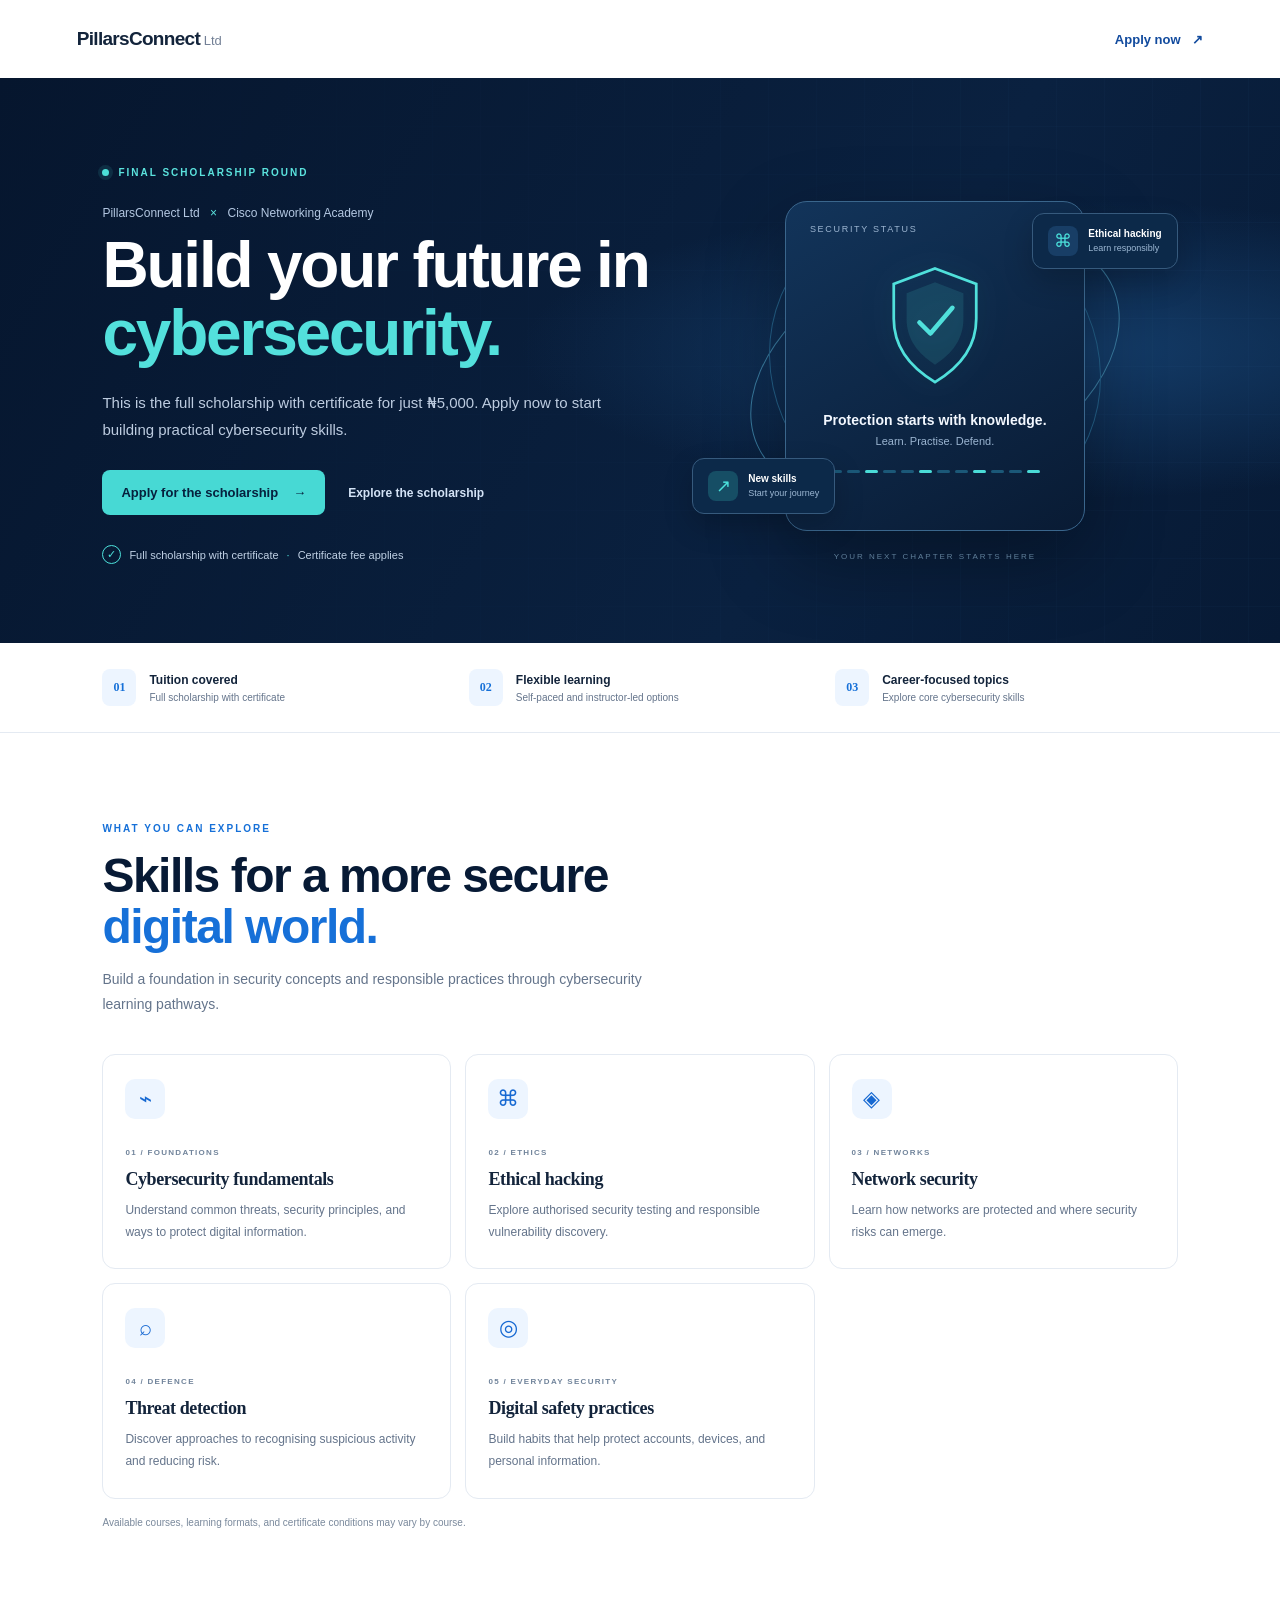
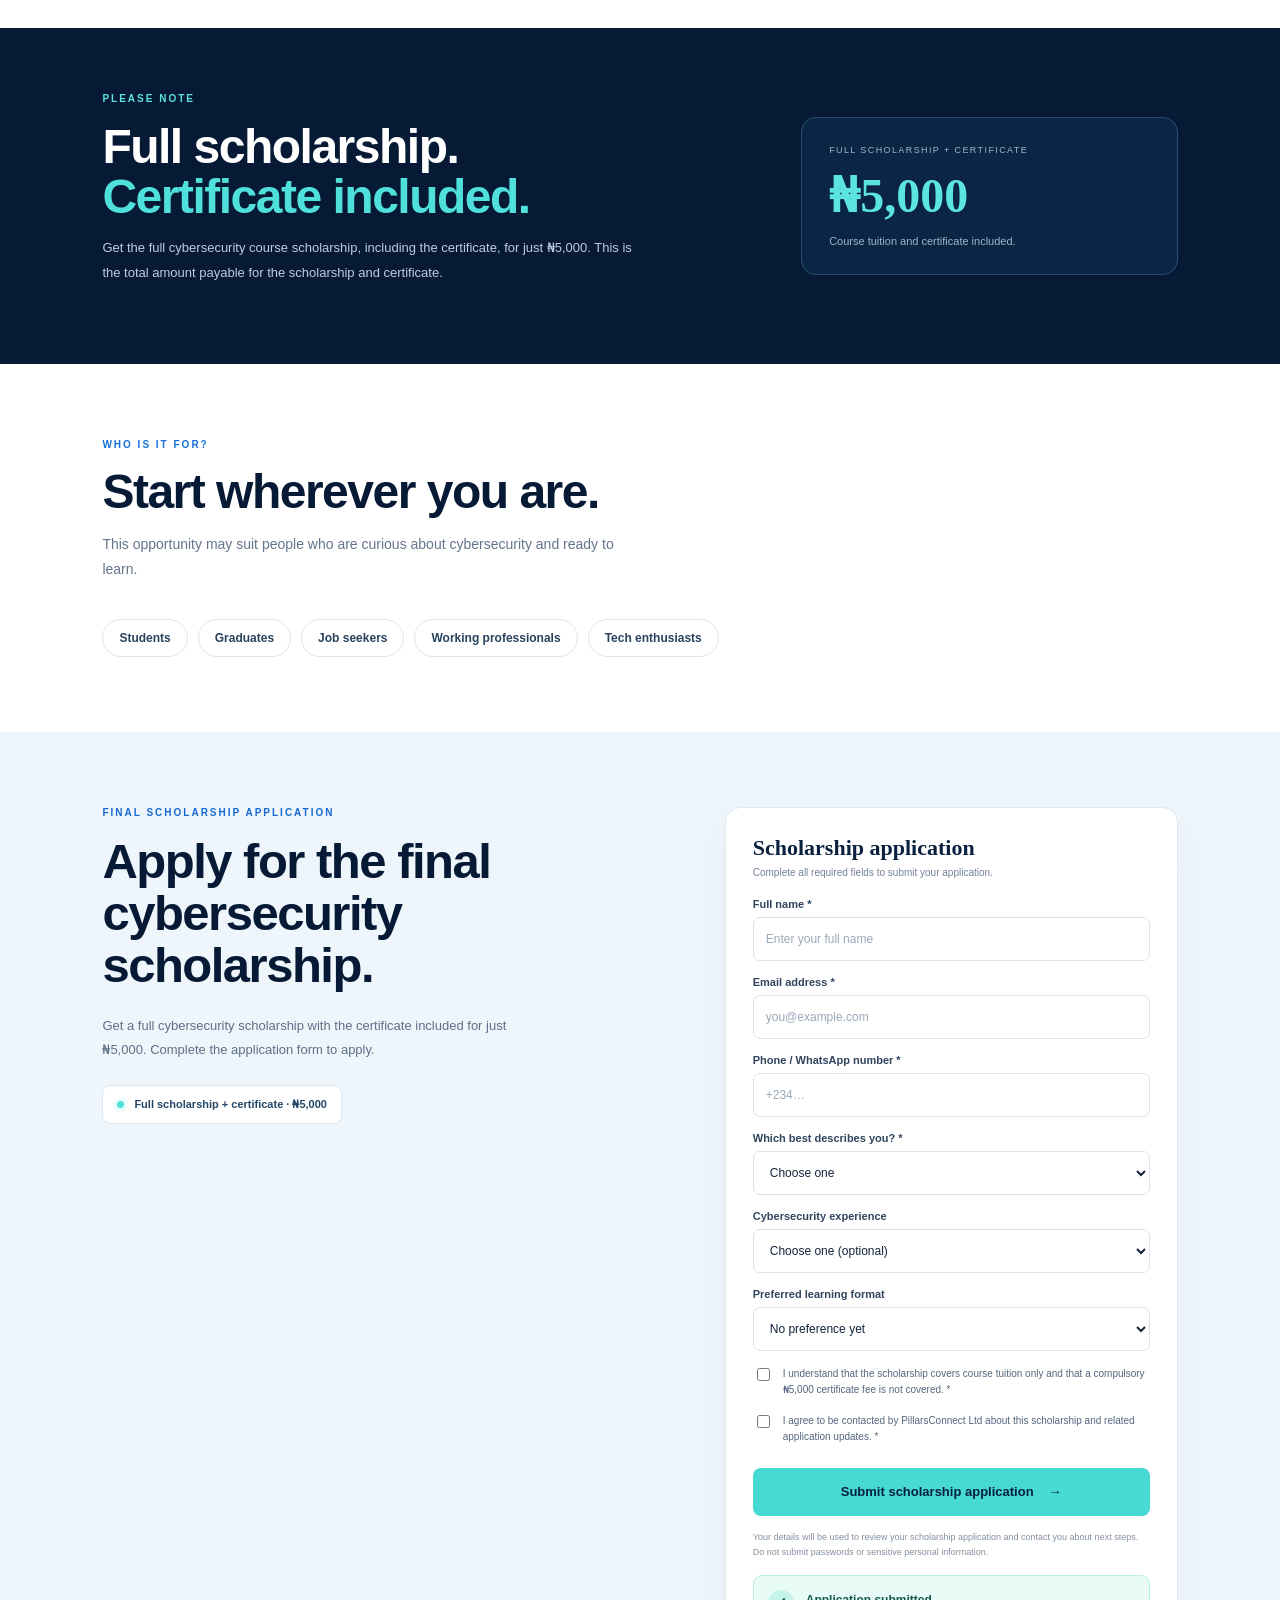
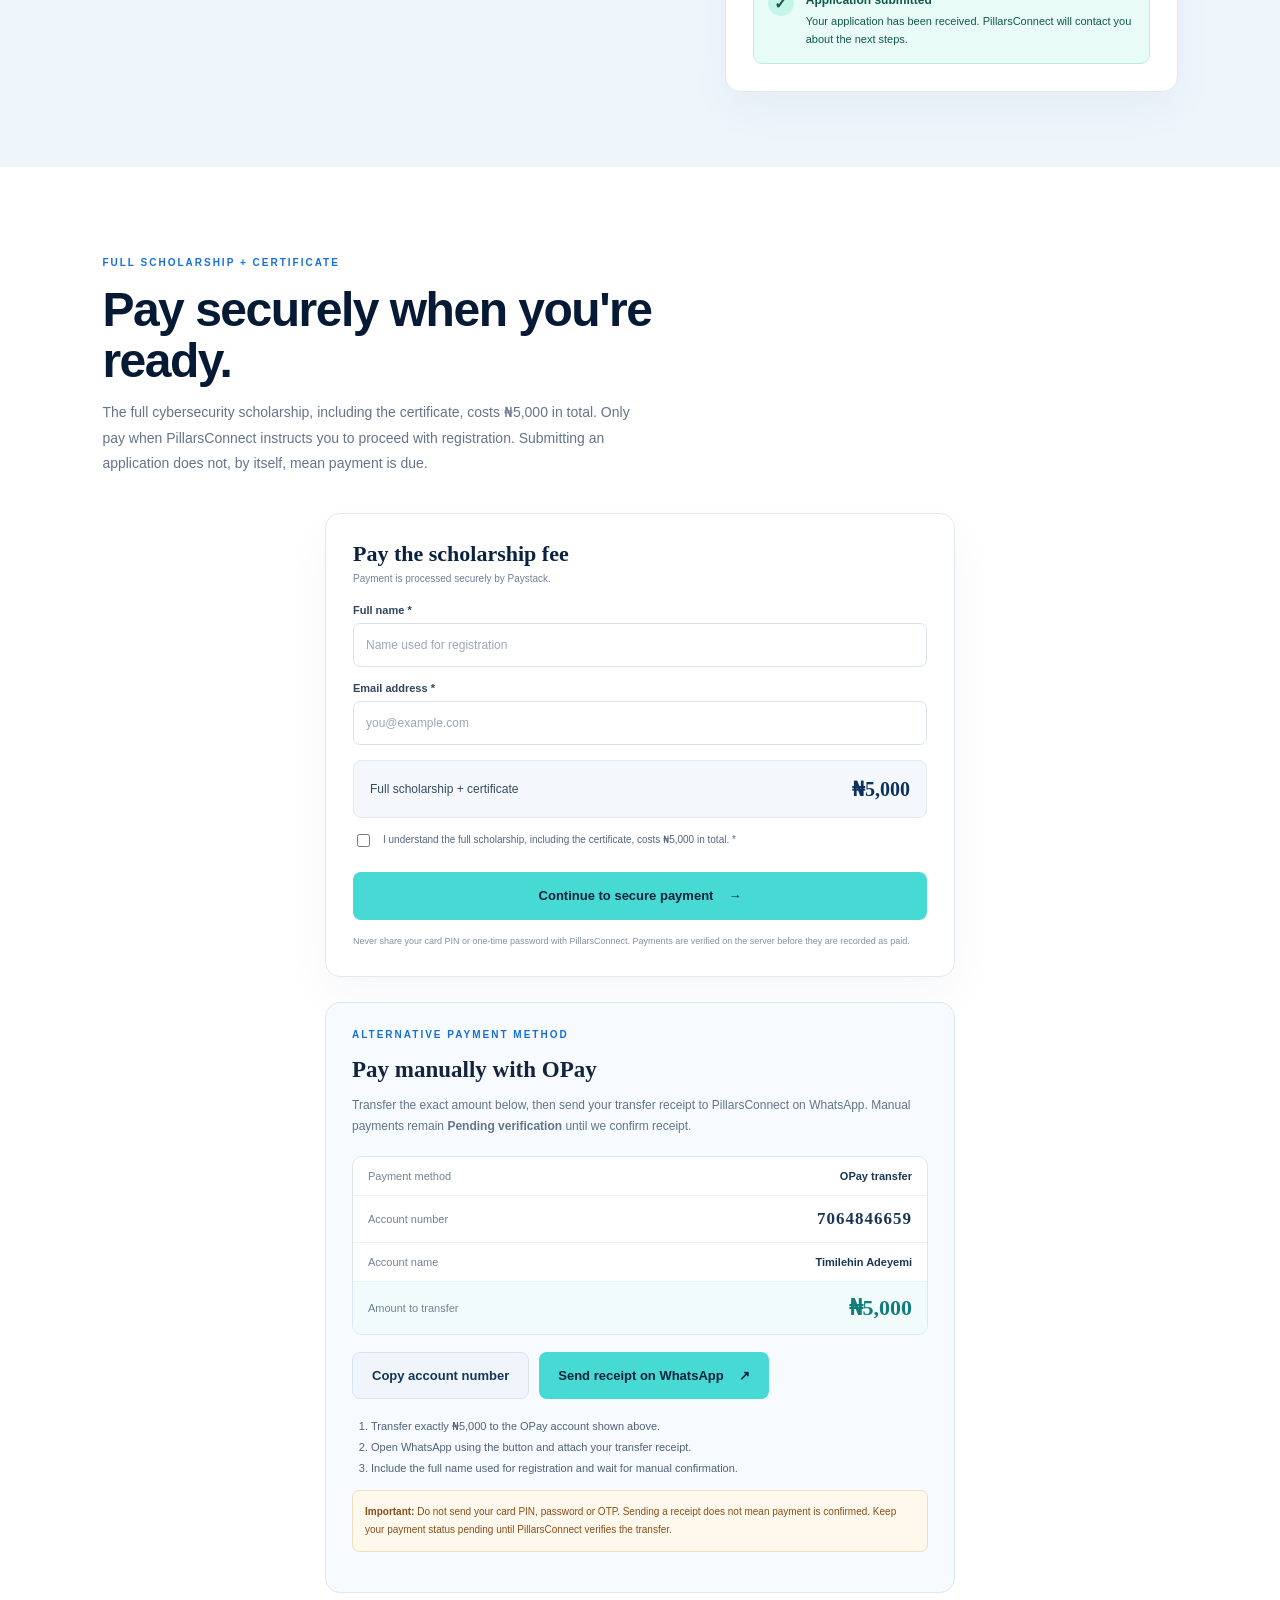
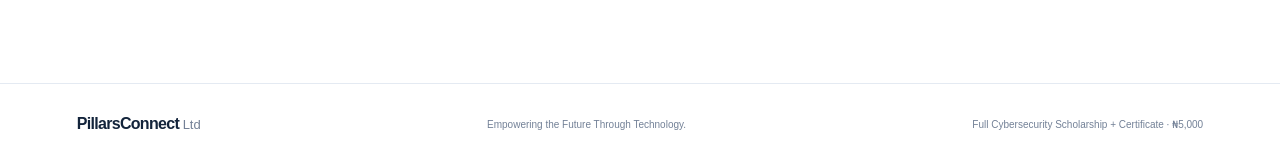
==== commit 2712ed15: "Clarify ₦5,000 full scholarship with certificate offer" ====
--- a/index.html
+++ b/index.html
@@ -69,7 +69,7 @@
 </section>
 
 <section class="fee-section">
-  <div class="fee-copy"><p class="eyebrow">PLEASE NOTE</p><h2>Tuition is covered.<br><em>One fee still applies.</em></h2><p>Get the full cybersecurity course scholarship, including the certificate, for just ₦5,000. This is the total amount payable for the scholarship and certificate.</p></div>
+  <div class="fee-copy"><p class="eyebrow">PLEASE NOTE</p><h2>Full scholarship.<br><em>Certificate included.</em></h2><p>Get the full cybersecurity course scholarship, including the certificate, for just ₦5,000. This is the total amount payable for the scholarship and certificate.</p></div>
   <div class="fee-amount"><span>FULL SCHOLARSHIP + CERTIFICATE</span><strong>₦5,000</strong><small>Course tuition and certificate included.</small></div>
 </section>
 
@@ -82,7 +82,7 @@
 </section>
 
 <section class="apply-section" id="apply">
-  <div class="apply-intro"><p class="eyebrow">FINAL SCHOLARSHIP APPLICATION</p><h2>Apply for the final<br>cybersecurity scholarship.</h2><p>This is the final scholarship round before the course returns to its regular price. Complete the application form to apply. The scholarship covers eligible course tuition; a compulsory ₦5,000 certificate/registration fee applies.</p><div class="coming-badge"><span class="live-dot"></span> Full scholarship + certificate · ₦5,000</div></div>
+  <div class="apply-intro"><p class="eyebrow">FINAL SCHOLARSHIP APPLICATION</p><h2>Apply for the final<br>cybersecurity scholarship.</h2><p>Get a full cybersecurity scholarship with the certificate included for just ₦5,000. Complete the application form to apply.</p><div class="coming-badge"><span class="live-dot"></span> Full scholarship + certificate · ₦5,000</div></div>
   <form id="interest-form" class="interest-form">
     <div class="form-heading"><h3>Scholarship application</h3><p>Complete all required fields to submit your application.</p></div>
     <div class="hp-field" aria-hidden="true"><label for="companyWebsite">Leave this field empty</label><input id="companyWebsite" name="companyWebsite" tabindex="-1" autocomplete="off"></div>
@@ -103,16 +103,16 @@
 
 <section class="payment-section section" id="certificate-payment">
   <div class="section-heading">
-    <p class="eyebrow dark-eyebrow">CERTIFICATE / REGISTRATION FEE</p>
+    <p class="eyebrow dark-eyebrow">FULL SCHOLARSHIP + CERTIFICATE</p>
     <h2>Pay securely when you're ready.</h2>
-    <p>The compulsory ₦5,000 certificate fee is separate from the tuition scholarship. Only pay when PillarsConnect instructs you to proceed with registration. Submitting an application does not, by itself, mean payment is due.</p>
+    <p>The full cybersecurity scholarship, including the certificate, costs ₦5,000 in total. Only pay when PillarsConnect instructs you to proceed with registration. Submitting an application does not, by itself, mean payment is due.</p>
   </div>
   <form id="payment-form" class="interest-form payment-form">
     <div class="form-heading"><h3>Pay the scholarship fee</h3><p>Payment is processed securely by Paystack.</p></div>
     <div class="form-row"><label for="payerName">Full name *</label><input id="payerName" name="payerName" required maxlength="120" autocomplete="name" placeholder="Name used for registration"></div>
     <div class="form-row"><label for="payerEmail">Email address *</label><input id="payerEmail" name="payerEmail" type="email" required maxlength="180" autocomplete="email" placeholder="you@example.com"></div>
     <div class="payment-total"><span>Full scholarship + certificate</span><strong>₦5,000</strong></div>
-    <label class="consent"><input type="checkbox" id="paymentConsent" required><span>I understand this is a compulsory certificate/registration fee and is not covered by the tuition scholarship. *</span></label>
+    <label class="consent"><input type="checkbox" id="paymentConsent" required><span>I understand the full scholarship, including the certificate, costs ₦5,000 in total. *</span></label>
     <div class="form-error" id="payment-error" role="alert" hidden></div>
     <button class="button button-primary submit-button" id="payment-button" type="submit">Continue to secure payment <span aria-hidden="true">→</span></button>
     <p class="privacy-note">Never share your card PIN or one-time password with PillarsConnect. Payments are verified on the server before they are recorded as paid.</p>
@@ -127,7 +127,7 @@
     </div>
     <div class="manual-payment-actions">
       <button class="button button-secondary" id="copy-opay-account" type="button">Copy account number</button>
-      <a class="button button-primary" id="send-opay-receipt" href="https://wa.me/2347064846659?text=Hello%20PillarsConnect%2C%20I%20have%20made%20the%20%E2%82%A610%2C000%20OPay%20transfer%20for%20the%20cybersecurity%20scholarship%20certificate%2Fregistration%20fee.%20Please%20find%20my%20receipt%20attached.%20My%20full%20name%20is%3A%20" target="_blank" rel="noopener noreferrer">Send receipt on WhatsApp <span aria-hidden="true">↗</span></a>
+      <a class="button button-primary" id="send-opay-receipt" href="https://wa.me/2347064846659?text=Hello%20PillarsConnect%2C%20I%20have%20made%20the%20%E2%82%A65%2C000%20OPay%20transfer%20for%20the%20cybersecurity%20scholarship%20certificate%2Fregistration%20fee.%20Please%20find%20my%20receipt%20attached.%20My%20full%20name%20is%3A%20" target="_blank" rel="noopener noreferrer">Send receipt on WhatsApp <span aria-hidden="true">↗</span></a>
     </div>
     <ol class="manual-payment-steps"><li>Transfer exactly ₦5,000 to the OPay account shown above.</li><li>Open WhatsApp using the button and attach your transfer receipt.</li><li>Include the full name used for registration and wait for manual confirmation.</li></ol>
     <p class="manual-payment-warning"><strong>Important:</strong> Do not send your card PIN, password or OTP. Sending a receipt does not mean payment is confirmed. Keep your payment status pending until PillarsConnect verifies the transfer.</p>
